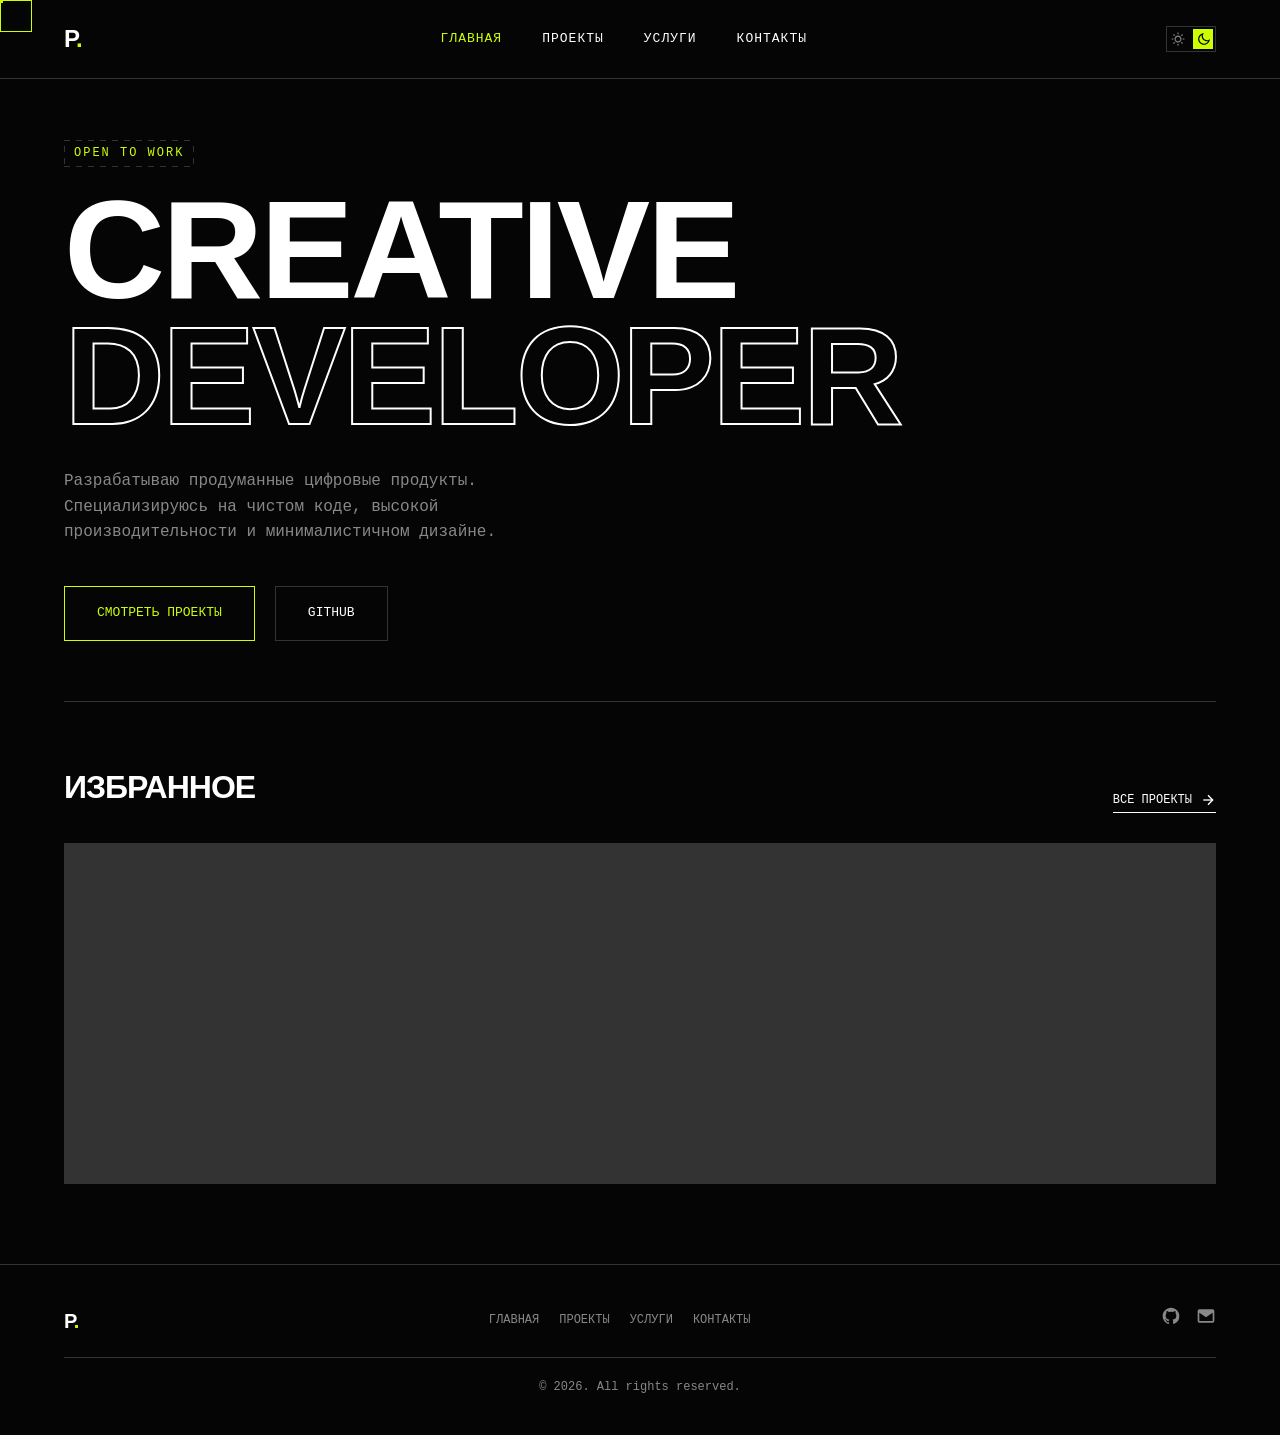
==== index.html @ aede8ab0 "fix: CORS for fonts, removed inline styles, favicon stub" ====
<!DOCTYPE html>
<html lang="ru" data-theme="dark">
<head>
    <meta charset="UTF-8">
    <meta name="viewport" content="width=device-width, initial-scale=1.0">
    <title>Portfolio — Developer</title>
    <link rel="icon" href="data:image/svg+xml,<svg xmlns=%22http://www.w3.org/2000/svg%22 viewBox=%220 0 100 100%22><text y=%22.9em%22 font-size=%2290%22 fill=%22%23ccff00%22>⬡</text></svg>">
    <meta http-equiv="Content-Security-Policy" content="default-src 'self'; script-src 'self'; style-src 'self' https://fonts.googleapis.com; font-src 'self' https://fonts.gstatic.com; img-src 'self' data:; connect-src 'self' https://formcarry.com; object-src 'none'; base-uri 'self'; form-action 'self' https://formcarry.com;">
    <meta name="referrer" content="strict-origin-when-cross-origin">
    <link rel="preconnect" href="https://fonts.googleapis.com">
    <link rel="preconnect" href="https://fonts.gstatic.com" crossorigin>
    <link href="https://fonts.googleapis.com/css2?family=IBM+Plex+Mono:wght@400;500&family=Space+Grotesk:wght@400;500;700&display=swap" rel="stylesheet" crossorigin="anonymous">
    <link rel="stylesheet" href="styles.css">
    <script src="theme-init.js"></script>
</head>
<body>
    <header>
        <a href="index.html" class="logo">P<span>.</span></a>
        <nav class="desktop-nav">
            <a href="index.html" class="active">Главная</a>
            <a href="projects.html">Проекты</a>
            <a href="services.html">Услуги</a>
            <a href="contacts.html">Контакты</a>
        </nav>
        <div class="header-controls">
            <div class="theme-switch" id="themeToggle">
                <div class="theme-switch-ball"></div>
                <svg class="sun-icon" viewBox="0 0 24 24"><path d="M12 18C8.686 18 6 15.314 6 12C6 8.686 8.686 6 12 6C15.314 6 18 8.686 18 12C18 15.314 15.314 18 12 18ZM12 16C14.209 16 16 14.209 16 12C16 9.791 14.209 8 12 8C9.791 8 8 9.791 8 12C8 14.209 9.791 16 12 16ZM11 1H13V4H11V1ZM11 20H13V23H11V20ZM3.515 4.929L4.929 3.515L7.05 5.636L5.636 7.05L3.515 4.929ZM16.95 18.364L18.364 16.95L20.485 19.071L19.071 20.485L16.95 18.364ZM19.071 3.515L20.485 4.929L18.364 7.05L16.95 5.636L19.071 3.515ZM5.636 16.95L7.05 18.364L4.929 20.485L3.515 19.071L5.636 16.95ZM23 11V13H20V11H23ZM4 11V13H1V11H4Z"/></svg>
                <svg class="moon-icon" viewBox="0 0 24 24"><path d="M10 7C10 10.866 13.134 14 17 14C18.9584 14 20.729 13.1957 21.9995 11.8995C22 11.933 22 11.9665 22 12C22 17.5228 17.5228 22 12 22C6.47715 22 2 17.5228 2 12C2 6.47715 6.47715 2 12 2C12.0335 2 12.067 2 12.1005 2.00049C10.8043 3.27098 10 5.04157 10 7ZM4 12C4 16.4183 7.58172 20 12 20C15.0583 20 17.7158 18.2839 19.062 15.7621C18.3941 15.9199 17.7027 16 17 16C12.0294 16 8 11.9706 8 7C8 6.29727 8.08009 5.60587 8.2379 4.93798C5.71611 6.28423 4 8.94168 4 12Z"/></svg>
            </div>
            <button class="mobile-menu-btn" id="mobileMenuBtn" aria-label="Menu">
                <svg viewBox="0 0 24 24" fill="none" stroke="currentColor" stroke-width="2"><line x1="3" y1="12" x2="21" y2="12"></line><line x1="3" y1="6" x2="21" y2="6"></line><line x1="3" y1="18" x2="21" y2="18"></line></svg>
            </button>
        </div>
    </header>
    <div class="mobile-nav" id="mobileNav">
        <a href="index.html" class="active">Главная</a>
        <a href="projects.html">Проекты</a>
        <a href="services.html">Услуги</a>
        <a href="contacts.html">Контакты</a>
    </div>
    <div class="page-wrapper">
        <div class="container">
            <section class="hero">
                <div class="badge animated-dashed">Open to work</div>
                <h1>CREATIVE<br><span>DEVELOPER</span></h1>
                <p>Разрабатываю продуманные цифровые продукты. Специализируюсь на чистом коде, высокой производительности и минималистичном дизайне.</p>
                <div class="hero-buttons">
                    <a href="projects.html" class="btn btn-primary">Смотреть проекты</a>
                    <a href="https://github.com/dyrty11" target="_blank" rel="noopener noreferrer" class="btn">GitHub</a>
                </div>
            </section>
            <section id="projects">
                <div class="section-header">
                    <h2 class="section-title">Избранное</h2>
                    <a href="projects.html" class="view-all">Все проекты <svg width="16" height="16" viewBox="0 0 24 24" fill="none" stroke="currentColor" stroke-width="2"><line x1="5" y1="12" x2="19" y2="12"></line><polyline points="12 5 19 12 12 19"></polyline></svg></a>
                </div>
                <div class="projects-grid">
                    <div class="project-card animated-dashed">
                        <div class="project-icon"><svg viewBox="0 0 24 24" fill="none" stroke="currentColor" stroke-width="1.5"><rect x="3" y="3" width="18" height="18" rx="2" ry="2"></rect><line x1="3" y1="9" x2="21" y2="9"></line><line x1="9" y1="21" x2="9" y2="9"></line></svg></div>
                        <h3>VoidForge</h3>
                        <p>Интерактивный генератор одностраничных сайтов для аудио-презентаций.</p>
                        <div class="project-tags">
                            <span class="tag"><svg viewBox="0 0 24 24" fill="none" stroke="currentColor" stroke-width="2"><polyline points="16 18 22 12 16 6"></polyline><polyline points="8 6 2 12 8 18"></polyline></svg> JS</span>
                            <span class="tag"><svg viewBox="0 0 24 24" fill="none" stroke="currentColor" stroke-width="2"><path d="M12 19l7-7 3 3-7 7-3-3z"></path><path d="M18 13l-1.5-7.5L2 2l3.5 14.5L13 18l5-5z"></path></svg> CSS</span>
                        </div>
                        <a href="voidforge.html" target="_blank" rel="noopener noreferrer" class="action-btn">
                            <span>Открыть</span>
                            <svg viewBox="0 0 24 24" fill="none" stroke="currentColor" stroke-width="2"><path d="M18 13v6a2 2 0 0 1-2 2H5a2 2 0 0 1-2-2V8a2 2 0 0 1 2-2h6"></path><polyline points="15 3 21 3 21 9"></polyline><line x1="10" y1="14" x2="21" y2="3"></line></svg>
                        </a>
                    </div>
                    <div class="project-card animated-dashed">
                        <div class="project-icon"><svg viewBox="0 0 24 24" fill="none" stroke="currentColor" stroke-width="1.5"><path d="M14 2H6a2 2 0 0 0-2 2v16a2 2 0 0 0 2 2h12a2 2 0 0 0 2-2V8z"></path><polyline points="14 2 14 8 20 8"></polyline><line x1="12" y1="18" x2="12" y2="12"></line><polyline points="9 15 12 12 15 15"></polyline></svg></div>
                        <h3>FilePilot</h3>
                        <p>Десктопное приложение для Windows. Поиск по содержимому, дубликаты, автосортировка.</p>
                        <div class="project-tags">
                            <span class="tag"><svg viewBox="0 0 24 24" fill="none" stroke="currentColor" stroke-width="2"><polyline points="16 18 22 12 16 6"></polyline><polyline points="8 6 2 12 8 18"></polyline></svg> Python</span>
                            <span class="tag"><svg viewBox="0 0 24 24" fill="none" stroke="currentColor" stroke-width="2"><path d="M12 22s8-4 8-10V5l-8-3-8 3v7c0 6 8 10 8 10z"></path></svg> EXE</span>
                        </div>
                        <a href="https://pomf2.lain.la/f/ff7rdfxg.7z" target="_blank" rel="noopener noreferrer" class="action-btn">
                            <span>Скачать (Windows)</span>
                            <svg viewBox="0 0 24 24" fill="none" stroke="currentColor" stroke-width="2"><path d="M21 15v4a2 2 0 0 1-2 2H5a2 2 0 0 1-2-2v-4"></path><polyline points="7 10 12 15 17 10"></polyline><line x1="12" y1="15" x2="12" y2="3"></line></svg>
                        </a>
                    </div>
                    <div class="project-card animated-dashed">
                        <div class="project-icon"><svg viewBox="0 0 24 24" fill="none" stroke="currentColor" stroke-width="1.5"><path d="M14 2H6a2 2 0 0 0-2 2v16a2 2 0 0 0 2 2h12a2 2 0 0 0 2-2V8z"></path><polyline points="14 2 14 8 20 8"></polyline><path d="M10 12l-2 2 2 2"></path><path d="M14 12l2 2-2 2"></path></svg></div>
                        <h3>JSON Formatter</h3>
                        <p>Утилита для валидации, форматирования и минификации JSON-данных. Работает офлайн.</p>
                        <div class="project-tags">
                            <span class="tag"><svg viewBox="0 0 24 24" fill="none" stroke="currentColor" stroke-width="2"><polyline points="16 18 22 12 16 6"></polyline><polyline points="8 6 2 12 8 18"></polyline></svg> JS</span>
                            <span class="tag"><svg viewBox="0 0 24 24" fill="none" stroke="currentColor" stroke-width="2"><path d="M14.7 6.3a1 1 0 0 0 0 1.4l1.6 1.6a1 1 0 0 0 1.4 0l3.77-3.77a6 6 0 0 1-7.94 7.94l-6.91 6.91a2.12 2.12 0 0 1-3-3l6.91-6.91a6 6 0 0 1 7.94-7.94l-3.76 3.76z"></path></svg> Tools</span>
                        </div>
                        <a href="json-formatter.html" target="_blank" rel="noopener noreferrer" class="action-btn">
                            <span>Открыть утилиту</span>
                            <svg viewBox="0 0 24 24" fill="none" stroke="currentColor" stroke-width="2"><path d="M18 13v6a2 2 0 0 1-2 2H5a2 2 0 0 1-2-2V8a2 2 0 0 1 2-2h6"></path><polyline points="15 3 21 3 21 9"></polyline><line x1="10" y1="14" x2="21" y2="3"></line></svg>
                        </a>
                    </div>
                </div>
            </section>
        </div>
        <footer>
            <div class="footer-content">
                <a href="index.html" class="logo footer-logo">P<span>.</span></a>
                <div class="footer-links">
                    <a href="index.html">Главная</a>
                    <a href="projects.html">Проекты</a>
                    <a href="services.html">Услуги</a>
                    <a href="contacts.html">Контакты</a>
                </div>
                <div class="footer-socials">
                    <a href="https://github.com/dyrty11" target="_blank" rel="noopener noreferrer" aria-label="GitHub"><svg viewBox="0 0 24 24" fill="currentColor"><path d="M12 2C6.477 2 2 6.484 2 12.017c0 4.425 2.865 8.18 6.839 9.504.5.092.682-.217.682-.483 0-.237-.008-.868-.013-1.703-2.782.605-3.369-1.343-3.369-1.343-.454-1.158-1.11-1.466-1.11-1.466-.908-.62.069-.608.069-.608 1.003.07 1.531 1.032 1.531 1.032.892 1.53 2.341 1.088 2.91.832.092-.647.35-1.088.636-1.338-2.22-.253-4.555-1.113-4.555-4.951 0-1.093.39-1.988 1.029-2.688-.103-.253-.446-1.272.098-2.65 0 0 .84-.27 2.75 1.026A9.564 9.564 0 0112 6.844c.85.004 1.705.115 2.504.337 1.909-1.296 2.747-1.027 2.747-1.027.546 1.379.202 2.398.1 2.651.64.7 1.028 1.595 1.028 2.688 0 3.848-2.339 4.695-4.566 4.943.359.309.678.92.678 1.855 0 1.338-.012 2.419-.012 2.747 0 .268.18.58.688.482A10.019 10.019 0 0022 12.017C22 6.484 17.522 2 12 2z"/></svg></a>
                    <a href="mailto:d81816320@gmail.com" aria-label="Email"><svg viewBox="0 0 24 24" fill="currentColor"><path d="M20 4H4a2 2 0 0 0-2 2v12a2 2 0 0 0 2 2h16a2 2 0 0 0 2-2V6a2 2 0 0 0-2-2zm0 4.236V18H4V8.236l8 5.333 8-5.333z"/></svg></a>
                </div>
            </div>
            <div class="footer-bottom">&copy; 2026. All rights reserved.</div>
        </footer>
    </div>
    <script src="script.js"></script>
</body>
</html>
---- styles.css ----
:root {
    --bg-color: #050505;
    --text-main: #ffffff;
    --text-muted: #888888;
    --accent: #ccff00;
    --border: #333333;
    --card-bg: #0a0a0a;
    
    --font-display: 'Space Grotesk', sans-serif;
    --font-mono: 'IBM Plex Mono', monospace;
}

[data-theme="light"] {
    --bg-color: #f4f4f4;
    --text-main: #050505;
    --text-muted: #555555;
    --accent: #ccff00;
    --border: #d4d4d4;
    --card-bg: #ffffff;
}

* { margin: 0; padding: 0; box-sizing: border-box; border-radius: 0 !important; }

html { background-color: var(--bg-color); overflow-x: hidden; scroll-behavior: smooth; }
body { 
    font-family: var(--font-mono); 
    background-color: var(--bg-color); 
    color: var(--text-main); 
    line-height: 1.6; 
    overflow-x: hidden; 
    display: flex; 
    flex-direction: column; 
    min-height: 100vh; 
    -webkit-font-smoothing: antialiased;
}

body.menu-open { overflow: hidden; }

.page-wrapper { flex: 1; display: flex; flex-direction: column; animation: fadeIn 0.4s ease forwards; }
@keyframes fadeIn { from { opacity: 0; } to { opacity: 1; } }
body.page-exit .page-wrapper { opacity: 0; transition: opacity 0.2s ease; }

/* =========================================
   АНИМАЦИЯ РАМКИ ПО ЧАСОВОЙ СТРЕЛКЕ
   ========================================= */
.animated-dashed { position: relative; border: none !important; }
.animated-dashed::after {
    content: ''; position: absolute; inset: 0; pointer-events: none;
    background-image:
        linear-gradient(90deg, var(--border) 50%, transparent 50%),
        linear-gradient(90deg, var(--border) 50%, transparent 50%),
        linear-gradient(0deg,  var(--border) 50%, transparent 50%),
        linear-gradient(0deg,  var(--border) 50%, transparent 50%);
    background-repeat: repeat-x, repeat-x, repeat-y, repeat-y;
    background-size: 12px 1px, 12px 1px, 1px 12px, 1px 12px;
    background-position: 0 0, 0 100%, 0 0, 100% 0;
    animation: borderMarch 0.8s linear infinite;
}
.animated-dashed:hover::after {
    background-image:
        linear-gradient(90deg, var(--accent) 50%, transparent 50%),
        linear-gradient(90deg, var(--accent) 50%, transparent 50%),
        linear-gradient(0deg,  var(--accent) 50%, transparent 50%),
        linear-gradient(0deg,  var(--accent) 50%, transparent 50%);
}
@keyframes borderMarch {
    from { background-position: 0 0,      0 100%,    0 0,      100% 0; }
    to   { background-position: 12px 0,  -12px 100%, 0 -12px,  100% 12px; }
}

/* =========================================
   ШАПКА
   ========================================= */
header {
    position: fixed; top: 0; left: 0; width: 100%;
    display: flex; justify-content: space-between; align-items: center;
    padding: 20px 5%; background: var(--bg-color); border-bottom: 1px solid var(--border);
    z-index: 1002;
}
.logo { font-family: var(--font-display); font-size: 24px; font-weight: 700; text-decoration: none; color: var(--text-main); letter-spacing: -1px; }
.logo span { color: var(--accent); }
.footer-logo { font-size: 20px; }
nav.desktop-nav { display: flex; gap: 40px; }
nav.desktop-nav a { 
    font-size: 13px; font-weight: 500; color: var(--text-main); text-decoration: none; 
    text-transform: uppercase; letter-spacing: 1px; transition: color 0.2s; position: relative;
}
nav.desktop-nav a:hover, nav.desktop-nav a.active { color: var(--accent); }

.theme-switch {
    width: 50px; height: 26px; background: var(--bg-color); border: 1px solid var(--border);
    cursor: pointer; display: flex; align-items: center; position: relative; padding: 2px;
}
.theme-switch svg { width: 14px; height: 14px; fill: var(--text-muted); transition: all 0.3s; }
.theme-switch .sun-icon { position: absolute; left: 4px; }
.theme-switch .moon-icon { position: absolute; right: 4px; }
.theme-switch-ball { 
    width: 20px; height: 20px; background: var(--accent); 
    transition: transform 0.3s cubic-bezier(0.175, 0.885, 0.32, 1.275); 
}
[data-theme="dark"] .theme-switch-ball { transform: translateX(24px); }
[data-theme="light"] .theme-switch-ball { transform: translateX(0); }
[data-theme="dark"] .theme-switch .moon-icon { fill: #000; }
[data-theme="light"] .theme-switch .sun-icon { fill: #000; }

.header-controls { display: flex; align-items: center; gap: 20px; }
.mobile-menu-btn { display: none; background: none; border: none; color: var(--text-main); cursor: pointer; z-index: 1003; position: relative; }

/* =========================================
   БОКОВОЕ МЕНЮ
   ========================================= */
.menu-backdrop {
    position: fixed; inset: 0; background: rgba(0,0,0,0.7); z-index: 1000;
    opacity: 0; pointer-events: none; transition: opacity 0.3s;
}
.menu-backdrop.active { opacity: 1; pointer-events: auto; }

.mobile-nav {
    position: fixed; top: 0; right: 0; width: 80%; max-width: 300px; height: 100vh;
    background: var(--bg-color); border-left: 1px solid var(--border);
    display: flex; flex-direction: column; align-items: flex-start; justify-content: flex-start;
    gap: 30px; padding: 100px 40px 40px; z-index: 1001;
    transform: translateX(100%); transition: transform 0.3s cubic-bezier(0.175, 0.885, 0.32, 1.275);
    pointer-events: none;
}
.mobile-nav.active { transform: translateX(0); pointer-events: auto; }
.mobile-nav a { font-family: var(--font-display); font-size: 28px; font-weight: 700; color: var(--text-main); text-decoration: none; text-transform: uppercase; transition: color 0.2s; }
.mobile-nav a:hover, .mobile-nav a.active { color: var(--accent); }

/* =========================================
   ОСНОВНОЙ КОНТЕНТ
   ========================================= */
.container { max-width: 1400px; margin: 0 auto; padding: 140px 5% 80px; flex: 1; width: 100%; }

.hero { display: flex; flex-direction: column; justify-content: center; min-height: 60vh; border-bottom: 1px solid var(--border); padding-bottom: 60px; margin-bottom: 60px; }
.badge { font-size: 12px; color: var(--accent); border: 1px solid var(--accent); padding: 4px 10px; display: inline-block; margin-bottom: 20px; text-transform: uppercase; letter-spacing: 2px; align-self: flex-start; }
.hero h1 { font-family: var(--font-display); font-size: clamp(50px, 12vw, 140px); line-height: 0.9; font-weight: 700; text-transform: uppercase; letter-spacing: -3px; margin-bottom: 30px; }
.hero h1 span { color: transparent; -webkit-text-stroke: 2px var(--text-main); }
.hero p { font-size: 16px; color: var(--text-muted); max-width: 500px; margin-bottom: 40px; }
.hero-buttons { display: flex; gap: 20px; }

.btn { font-family: var(--font-mono); font-size: 13px; font-weight: 500; text-transform: uppercase; padding: 16px 32px; border: 1px solid var(--border); background: transparent; color: var(--text-main); cursor: pointer; text-decoration: none; display: inline-flex; align-items: center; justify-content: center; gap: 10px; transition: background 0.2s, color 0.2s, border-color 0.2s; position: relative; }
.btn:hover { background: var(--accent); color: #000; border-color: var(--accent); }
.btn-primary { border-color: var(--accent); color: var(--accent); }
.btn-primary:hover { background: var(--accent); color: #000; }

.section-header { display: flex; justify-content: space-between; align-items: flex-end; margin-bottom: 30px; }
.section-title { font-family: var(--font-display); font-size: 32px; font-weight: 700; text-transform: uppercase; letter-spacing: -1px; }
.view-all { font-size: 12px; color: var(--text-main); text-decoration: none; text-transform: uppercase; display: flex; align-items: center; gap: 8px; border-bottom: 1px solid var(--text-main); padding-bottom: 2px; }
.view-all:hover { color: var(--accent); border-color: var(--accent); }

.projects-grid { display: grid; grid-template-columns: repeat(auto-fill, minmax(300px, 1fr)); gap: 1px; background: var(--border); border: 1px solid var(--border); }
.project-card { background: var(--card-bg); padding: 30px; display: flex; flex-direction: column; transition: background 0.3s; }
.project-card:hover { background: var(--bg-color); }
.project-icon { margin-bottom: 20px; color: var(--accent); }
.project-icon svg { width: 32px; height: 32px; }
.custom-project-icon { width: 32px; height: 32px; object-fit: contain; display: block; }
.project-card h3 { font-family: var(--font-display); font-size: 20px; font-weight: 700; margin-bottom: 10px; }
.project-card p { font-size: 13px; color: var(--text-muted); margin-bottom: 20px; flex-grow: 1; }
.project-tags { display: flex; flex-wrap: wrap; gap: 8px; margin-bottom: 20px; }
.tag { font-size: 11px; padding: 4px 8px; border: 1px solid var(--border); background: var(--bg-color); display: inline-flex; align-items: center; gap: 6px; text-transform: uppercase; }
.tag svg { width: 12px; height: 12px; }

.action-btn { display: flex; align-items: center; justify-content: space-between; width: 100%; padding: 12px 0; border-top: 1px solid var(--border); font-size: 12px; text-transform: uppercase; text-decoration: none; color: var(--text-main); margin-top: auto; transition: color 0.2s; }
.action-btn:hover { color: var(--accent); }
.action-btn svg { width: 20px !important; height: 20px !important; max-width: 20px !important; max-height: 20px !important; flex-shrink: 0; }

.page-header { margin-bottom: 40px; border-bottom: 1px solid var(--border); padding-bottom: 20px; }
.page-header h1 { font-family: var(--font-display); font-size: 48px; text-transform: uppercase; letter-spacing: -2px; }
.page-header p { font-size: 14px; color: var(--text-muted); margin-top: 10px; }

.controls-container { display: flex; flex-direction: column; gap: 20px; margin-bottom: 30px; }
.search-box { position: relative; width: 100%; max-width: 400px; }
.search-box input { width: 100%; padding: 12px 12px 12px 40px; border: 1px solid var(--border); background: transparent; color: var(--text-main); font-family: var(--font-mono); font-size: 14px; }
.search-box input:focus { outline: none; border-color: var(--accent); }
.search-box svg { position: absolute; left: 12px; top: 50%; transform: translateY(-50%); width: 16px; height: 16px; color: var(--text-muted); }

.tag-filters { display: flex; flex-wrap: wrap; gap: 10px; }
.tag-filter-btn { background: transparent; border: 1px solid var(--border); color: var(--text-main); padding: 6px 12px; font-family: var(--font-mono); font-size: 12px; text-transform: uppercase; cursor: pointer; display: inline-flex; align-items: center; gap: 6px; transition: all 0.2s; }
.tag-filter-btn:hover, .tag-filter-btn.active { border-color: var(--accent); color: var(--accent); }
.tag-filter-btn svg { width: 12px; height: 12px; }

.tabs { display: flex; gap: 10px; margin-bottom: 30px; }
.tab-btn { background: transparent; border: 1px solid var(--border); color: var(--text-main); padding: 8px 16px; font-family: var(--font-mono); font-size: 13px; cursor: pointer; text-transform: uppercase; }
.tab-btn:hover, .tab-btn.active { background: var(--accent); color: #000; border-color: var(--accent); }

.services-wrapper { position: relative; }
.services-grid { display: grid; grid-template-columns: repeat(auto-fit, minmax(300px, 1fr)); gap: 1px; background: var(--border); border: 1px solid var(--border); }
.service-card { background: var(--card-bg); padding: 40px 30px; }
.service-icon { color: var(--accent); margin-bottom: 20px; }
.service-icon svg { width: 40px; height: 40px; }
.service-card h3 { font-family: var(--font-display); font-size: 24px; margin-bottom: 15px; }
.service-card p { font-size: 14px; color: var(--text-muted); margin-bottom: 20px; }
.service-list { list-style: none; }
.service-list li { font-size: 13px; padding: 8px 0; border-bottom: 1px solid var(--border); display: flex; align-items: center; gap: 10px; }
.service-list li::before { content: '→'; color: var(--accent); }

.services-wrapper .services-grid { filter: blur(4px); opacity: 0.1; pointer-events: none; }
.services-overlay { position: absolute; inset: 0; display: flex; flex-direction: column; align-items: center; justify-content: center; z-index: 10; text-align: center; padding: 20px; }
.overlay-badge { font-family: var(--font-display); font-size: 60px; font-weight: 700; color: var(--accent); border: 2px solid var(--accent); padding: 10px 40px; text-transform: uppercase; letter-spacing: 4px; margin-bottom: 20px; background: var(--bg-color); }
.services-overlay p { font-size: 16px; max-width: 400px; font-weight: bold; }

.contact-grid { display: grid; grid-template-columns: 1fr; gap: 20px; margin-bottom: 40px; max-width: 500px; }
.contact-card { border: 1px solid var(--border); padding: 30px; text-decoration: none; color: var(--text-main); display: flex; flex-direction: column; align-items: flex-start; transition: border-color 0.3s; }
.contact-card:hover { border-color: var(--accent); }
.contact-icon { color: var(--accent); margin-bottom: 15px; }
.contact-icon svg { width: 24px; height: 24px; }
.contact-card h3 { font-family: var(--font-display); font-size: 18px; margin-bottom: 5px; }
.contact-card p { font-size: 13px; color: var(--text-muted); }

.contact-form { border: 1px solid var(--border); padding: 40px; max-width: 800px; }
.form-group { margin-bottom: 20px; }
.form-group label { display: block; font-size: 12px; text-transform: uppercase; margin-bottom: 8px; color: var(--text-muted); }
.form-group input, .form-group textarea { width: 100%; padding: 15px; border: 1px solid var(--border); background: var(--bg-color); color: var(--text-main); font-family: var(--font-mono); font-size: 14px; transition: border-color 0.3s; }
.form-group input:focus, .form-group textarea:focus { outline: none; border-color: var(--accent); }
.form-group textarea { resize: vertical; min-height: 120px; }

.file-disabled-notice { display: flex; align-items: center; gap: 10px; padding: 12px 15px; color: var(--text-muted); font-size: 12px; font-weight: 500; text-transform: uppercase; letter-spacing: 1px; background: rgba(255, 255, 255, 0.02); cursor: not-allowed; }
.file-disabled-notice svg { color: var(--accent); }
.file-hint { font-size: 11px; color: var(--text-muted); margin-top: 8px; text-transform: uppercase; letter-spacing: 0.5px; }

.submit-btn { width: 100%; padding: 16px; background: var(--accent); color: #000; border: none; font-family: var(--font-mono); font-size: 14px; font-weight: 600; text-transform: uppercase; cursor: pointer; transition: opacity 0.2s; }
.submit-btn:hover { opacity: 0.8; }

footer { border-top: 1px solid var(--border); padding: 40px 5%; display: flex; flex-direction: column; gap: 20px; }
.footer-content { max-width: 1400px; margin: 0 auto; width: 100%; display: flex; justify-content: space-between; align-items: center; flex-wrap: wrap; gap: 20px; }
.footer-links { display: flex; gap: 20px; }
.footer-links a { font-size: 12px; color: var(--text-muted); text-decoration: none; text-transform: uppercase; }
.footer-links a:hover { color: var(--accent); }
.footer-socials { display: flex; gap: 15px; }
.footer-socials a { color: var(--text-muted); transition: color 0.2s; }
.footer-socials a:hover { color: var(--accent); }
.footer-socials svg { width: 20px; height: 20px; }
.footer-bottom { text-align: center; font-size: 12px; color: var(--text-muted); padding-top: 20px; border-top: 1px solid var(--border); }

.preview-modal { position: fixed; inset: 0; background: rgba(0,0,0,0.9); z-index: 9999; display: flex; flex-direction: column; padding: 20px; }
.preview-modal-header { display: flex; justify-content: flex-end; margin-bottom: 20px; }
.preview-modal-close { background: var(--accent); color: #000; border: none; padding: 10px 20px; font-family: var(--font-mono); font-weight: bold; cursor: pointer; text-transform: uppercase; }
.preview-modal iframe { width: 100%; height: 100%; border: 1px solid var(--border); background: #fff; }

@media (max-width: 968px) {
    nav.desktop-nav { display: none; }
    .mobile-menu-btn { display: block; }
    .mobile-menu-btn svg { width: 30px; height: 30px; }
    .hero h1 { font-size: 60px; }
    .page-header h1 { font-size: 36px; }
}

/* =========================================
   ФИШКИ (Курсор, Параллакс, Анимации)
   ========================================= */
.custom-cursor {
    position: fixed; top: 0; left: 0; width: 32px; height: 32px;
    border: 1px solid var(--accent); pointer-events: none; z-index: 99999;
    transition: width 0.2s, height 0.2s, background-color 0.2s;
    transform: translate(-50%, -50%);
}
.custom-cursor.hover {
    width: 50px; height: 50px; background: var(--accent);
    opacity: 0.2; border-color: transparent;
}
.custom-cursor-dot {
    position: fixed; top: 0; left: 0; width: 6px; height: 6px;
    background: var(--accent); pointer-events: none; z-index: 100000;
    transform: translate(-50%, -50%);
}
body::before {
    transform: translate(var(--mouse-x, 0px), var(--mouse-y, 0px));
    transition: transform 0.1s ease-out; will-change: transform;
}

/* Безопасная анимация карточек (скрыты только когда JS активен) */
.project-card.reveal-init {
    opacity: 0;
    transform: translateY(30px);
}
.project-card.reveal-init.visible {
    opacity: 1;
    transform: translateY(0);
    transition: opacity 0.5s ease, transform 0.5s ease;
}
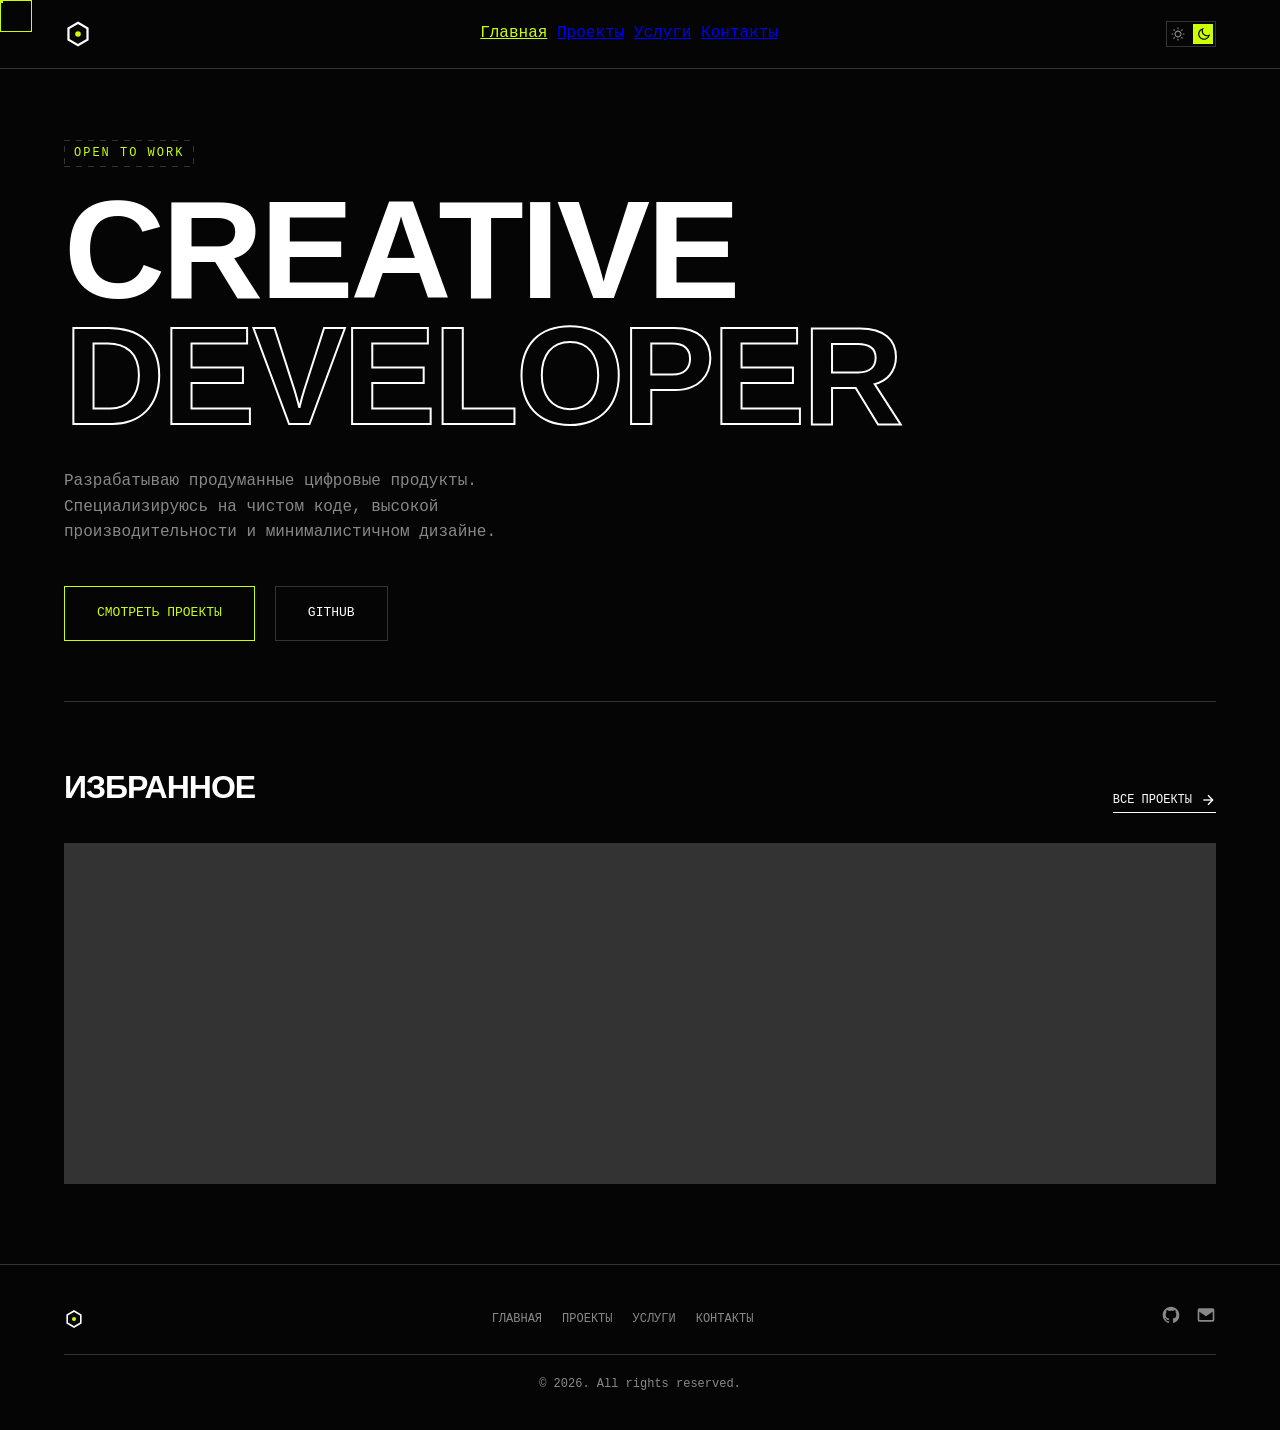
==== commit 56cf2a6e: "style: replace text logo with neon hexagon SVG everywhere" ====
--- a/index.html
+++ b/index.html
@@ -4,9 +4,10 @@
     <meta charset="UTF-8">
     <meta name="viewport" content="width=device-width, initial-scale=1.0">
     <title>Portfolio — Developer</title>
-    <link rel="icon" href="data:image/svg+xml,<svg xmlns=%22http://www.w3.org/2000/svg%22 viewBox=%220 0 100 100%22><text y=%22.9em%22 font-size=%2290%22 fill=%22%23ccff00%22>⬡</text></svg>">
-    <meta http-equiv="Content-Security-Policy" content="default-src 'self'; script-src 'self'; style-src 'self' https://fonts.googleapis.com; font-src 'self' https://fonts.gstatic.com; img-src 'self' data:; connect-src 'self' https://formcarry.com; object-src 'none'; base-uri 'self'; form-action 'self' https://formcarry.com;">
+    <link rel="icon" href="favicon.svg" type="image/svg+xml">
+    <meta http-equiv="Content-Security-Policy" content="default-src 'self'; script-src 'self'; style-src 'self' https://fonts.googleapis.com; font-src 'self' https://fonts.gstatic.com; img-src 'self' data:; connect-src 'self' https://formcarry.com; object-src 'none'; base-uri 'none'; form-action 'self' https://formcarry.com; frame-ancestors 'none';">
     <meta name="referrer" content="strict-origin-when-cross-origin">
+    <script src="frame-bust.js"></script>
     <link rel="preconnect" href="https://fonts.googleapis.com">
     <link rel="preconnect" href="https://fonts.gstatic.com" crossorigin>
     <link href="https://fonts.googleapis.com/css2?family=IBM+Plex+Mono:wght@400;500&family=Space+Grotesk:wght@400;500;700&display=swap" rel="stylesheet" crossorigin="anonymous">
@@ -15,7 +16,12 @@
 </head>
 <body>
     <header>
-        <a href="index.html" class="logo">P<span>.</span></a>
+        <a href="index.html" class="logo" aria-label="Home">
+    <svg width="28" height="28" viewBox="0 0 100 100" fill="none" xmlns="http://www.w3.org/2000/svg">
+        <polygon points="50,10 84,30 84,70 50,90 16,70 16,30" stroke="currentColor" stroke-width="8" stroke-linejoin="miter"/>
+        <circle cx="50" cy="50" r="10" fill="var(--accent)"/>
+    </svg>
+</a>
         <nav class="desktop-nav">
             <a href="index.html" class="active">Главная</a>
             <a href="projects.html">Проекты</a>
@@ -100,7 +106,12 @@
         </div>
         <footer>
             <div class="footer-content">
-                <a href="index.html" class="logo footer-logo">P<span>.</span></a>
+                <a href="index.html" class="logo footer-logo" aria-label="Home">
+    <svg viewBox="0 0 100 100" fill="none" xmlns="http://www.w3.org/2000/svg">
+        <polygon points="50,10 84,30 84,70 50,90 16,70 16,30" stroke="currentColor" stroke-width="8" stroke-linejoin="miter"/>
+        <circle cx="50" cy="50" r="10" fill="var(--accent)"/>
+    </svg>
+</a>
                 <div class="footer-links">
                     <a href="index.html">Главная</a>
                     <a href="projects.html">Проекты</a>
--- a/styles.css
+++ b/styles.css
@@ -77,14 +77,22 @@
     padding: 20px 5%; background: var(--bg-color); border-bottom: 1px solid var(--border);
     z-index: 1002;
 }
-.logo { font-family: var(--font-display); font-size: 24px; font-weight: 700; text-decoration: none; color: var(--text-main); letter-spacing: -1px; }
-.logo span { color: var(--accent); }
+.logo { 
+    font-family: var(--font-display); 
+    font-size: 24px; 
+    font-weight: 700; 
+    text-decoration: none; 
+    color: var(--text-main); 
+    letter-spacing: -1px; 
+    display: inline-flex; 
+    align-items: center; 
+    justify-content: center;
+    transition: opacity 0.2s;
+}
+.logo:hover { opacity: 0.8; }
+.logo svg { display: block; }
 .footer-logo { font-size: 20px; }
-nav.desktop-nav { display: flex; gap: 40px; }
-nav.desktop-nav a { 
-    font-size: 13px; font-weight: 500; color: var(--text-main); text-decoration: none; 
-    text-transform: uppercase; letter-spacing: 1px; transition: color 0.2s; position: relative;
-}
+.footer-logo svg { width: 20px; height: 20px; }
 nav.desktop-nav a:hover, nav.desktop-nav a.active { color: var(--accent); }
 
 .theme-switch {
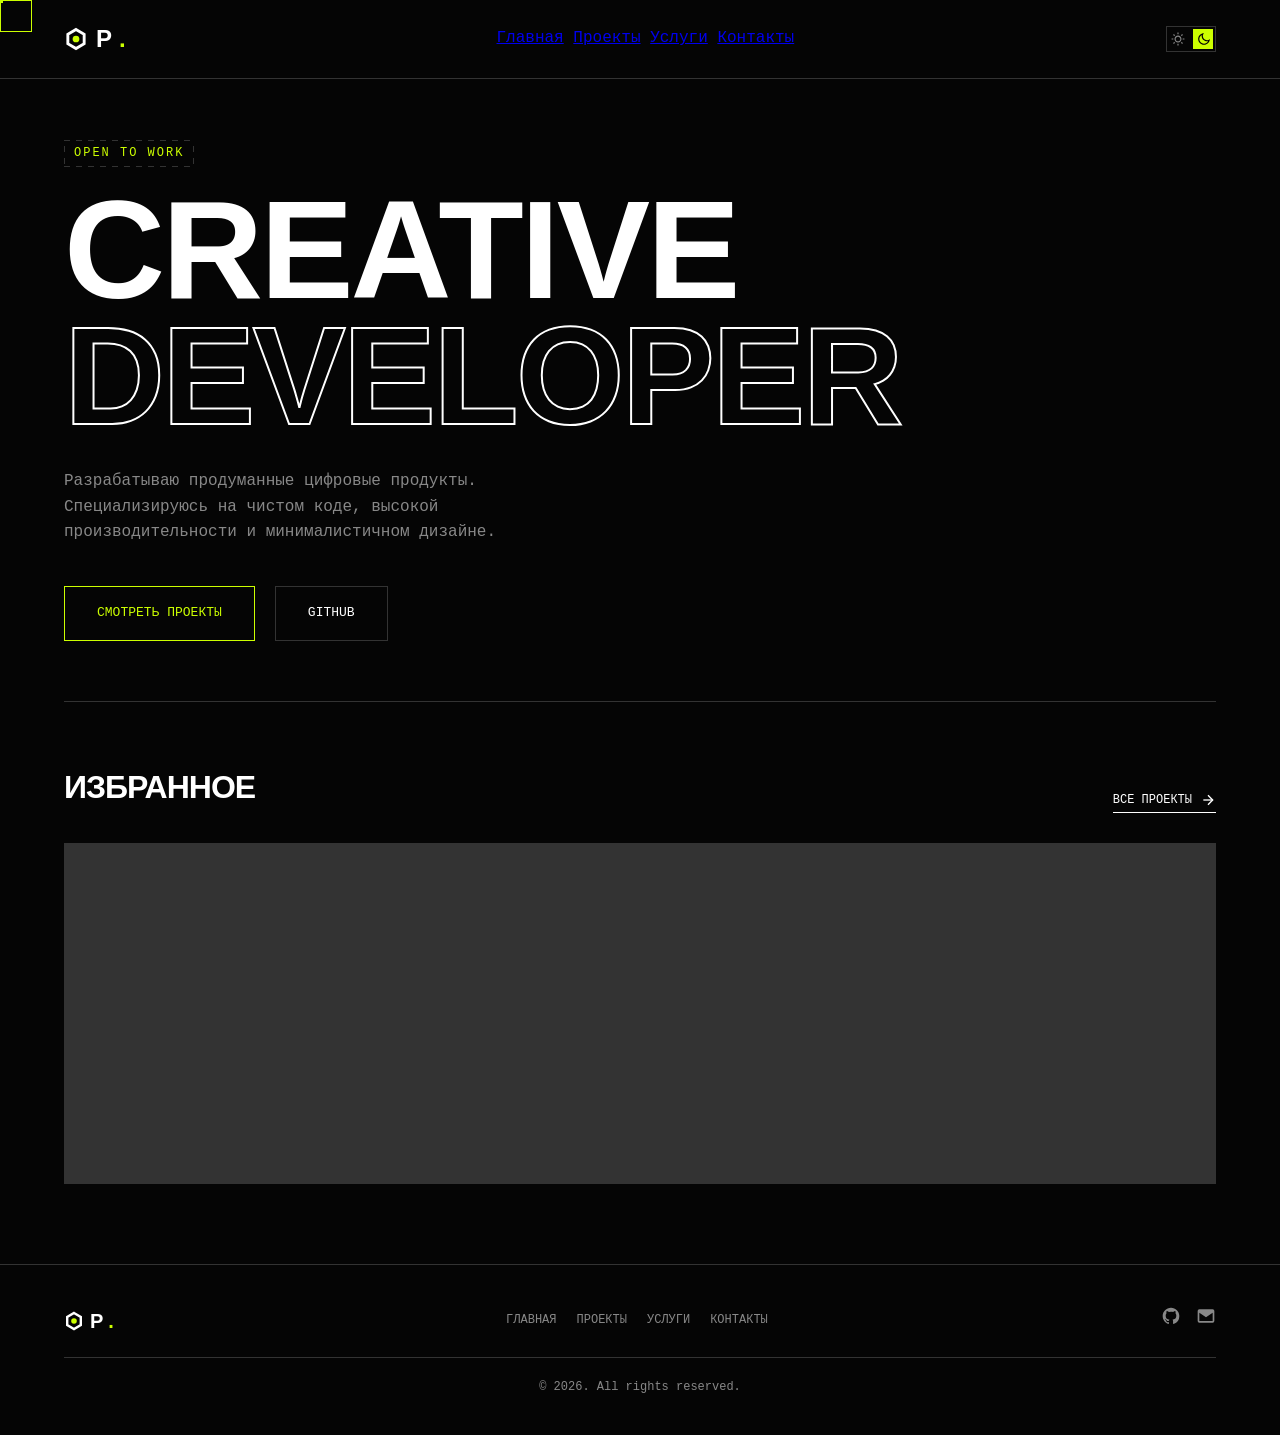
==== commit 2217f1eb: "fix(layout): restore logo text, align hexagon SVG in header and footer" ====
--- a/index.html
+++ b/index.html
@@ -17,11 +17,12 @@
 <body>
     <header>
         <a href="index.html" class="logo" aria-label="Home">
-    <svg width="28" height="28" viewBox="0 0 100 100" fill="none" xmlns="http://www.w3.org/2000/svg">
-        <polygon points="50,10 84,30 84,70 50,90 16,70 16,30" stroke="currentColor" stroke-width="8" stroke-linejoin="miter"/>
-        <circle cx="50" cy="50" r="10" fill="var(--accent)"/>
-    </svg>
-</a>
+            <svg width="24" height="24" viewBox="0 0 100 100" fill="none" xmlns="http://www.w3.org/2000/svg">
+                <polygon points="50,10 84,30 84,70 50,90 16,70 16,30" stroke="currentColor" stroke-width="12" stroke-linejoin="miter"/>
+                <circle cx="50" cy="50" r="14" fill="var(--accent)"/>
+            </svg>
+            P<span>.</span>
+        </a>
         <nav class="desktop-nav">
             <a href="index.html" class="active">Главная</a>
             <a href="projects.html">Проекты</a>
@@ -107,11 +108,12 @@
         <footer>
             <div class="footer-content">
                 <a href="index.html" class="logo footer-logo" aria-label="Home">
-    <svg viewBox="0 0 100 100" fill="none" xmlns="http://www.w3.org/2000/svg">
-        <polygon points="50,10 84,30 84,70 50,90 16,70 16,30" stroke="currentColor" stroke-width="8" stroke-linejoin="miter"/>
-        <circle cx="50" cy="50" r="10" fill="var(--accent)"/>
-    </svg>
-</a>
+                    <svg viewBox="0 0 100 100" fill="none" xmlns="http://www.w3.org/2000/svg">
+                        <polygon points="50,10 84,30 84,70 50,90 16,70 16,30" stroke="currentColor" stroke-width="12" stroke-linejoin="miter"/>
+                        <circle cx="50" cy="50" r="14" fill="var(--accent)"/>
+                    </svg>
+                    P<span>.</span>
+                </a>
                 <div class="footer-links">
                     <a href="index.html">Главная</a>
                     <a href="projects.html">Проекты</a>
--- a/styles.css
+++ b/styles.css
@@ -84,16 +84,16 @@
     text-decoration: none; 
     color: var(--text-main); 
     letter-spacing: -1px; 
-    display: inline-flex; 
+    display: flex; 
     align-items: center; 
-    justify-content: center;
+    gap: 8px;
     transition: opacity 0.2s;
 }
 .logo:hover { opacity: 0.8; }
-.logo svg { display: block; }
-.footer-logo { font-size: 20px; }
+.logo span { color: var(--accent); }
+.logo svg { display: block; flex-shrink: 0; }
+.footer-logo { font-size: 20px; gap: 6px; }
 .footer-logo svg { width: 20px; height: 20px; }
-nav.desktop-nav a:hover, nav.desktop-nav a.active { color: var(--accent); }
 
 .theme-switch {
     width: 50px; height: 26px; background: var(--bg-color); border: 1px solid var(--border);
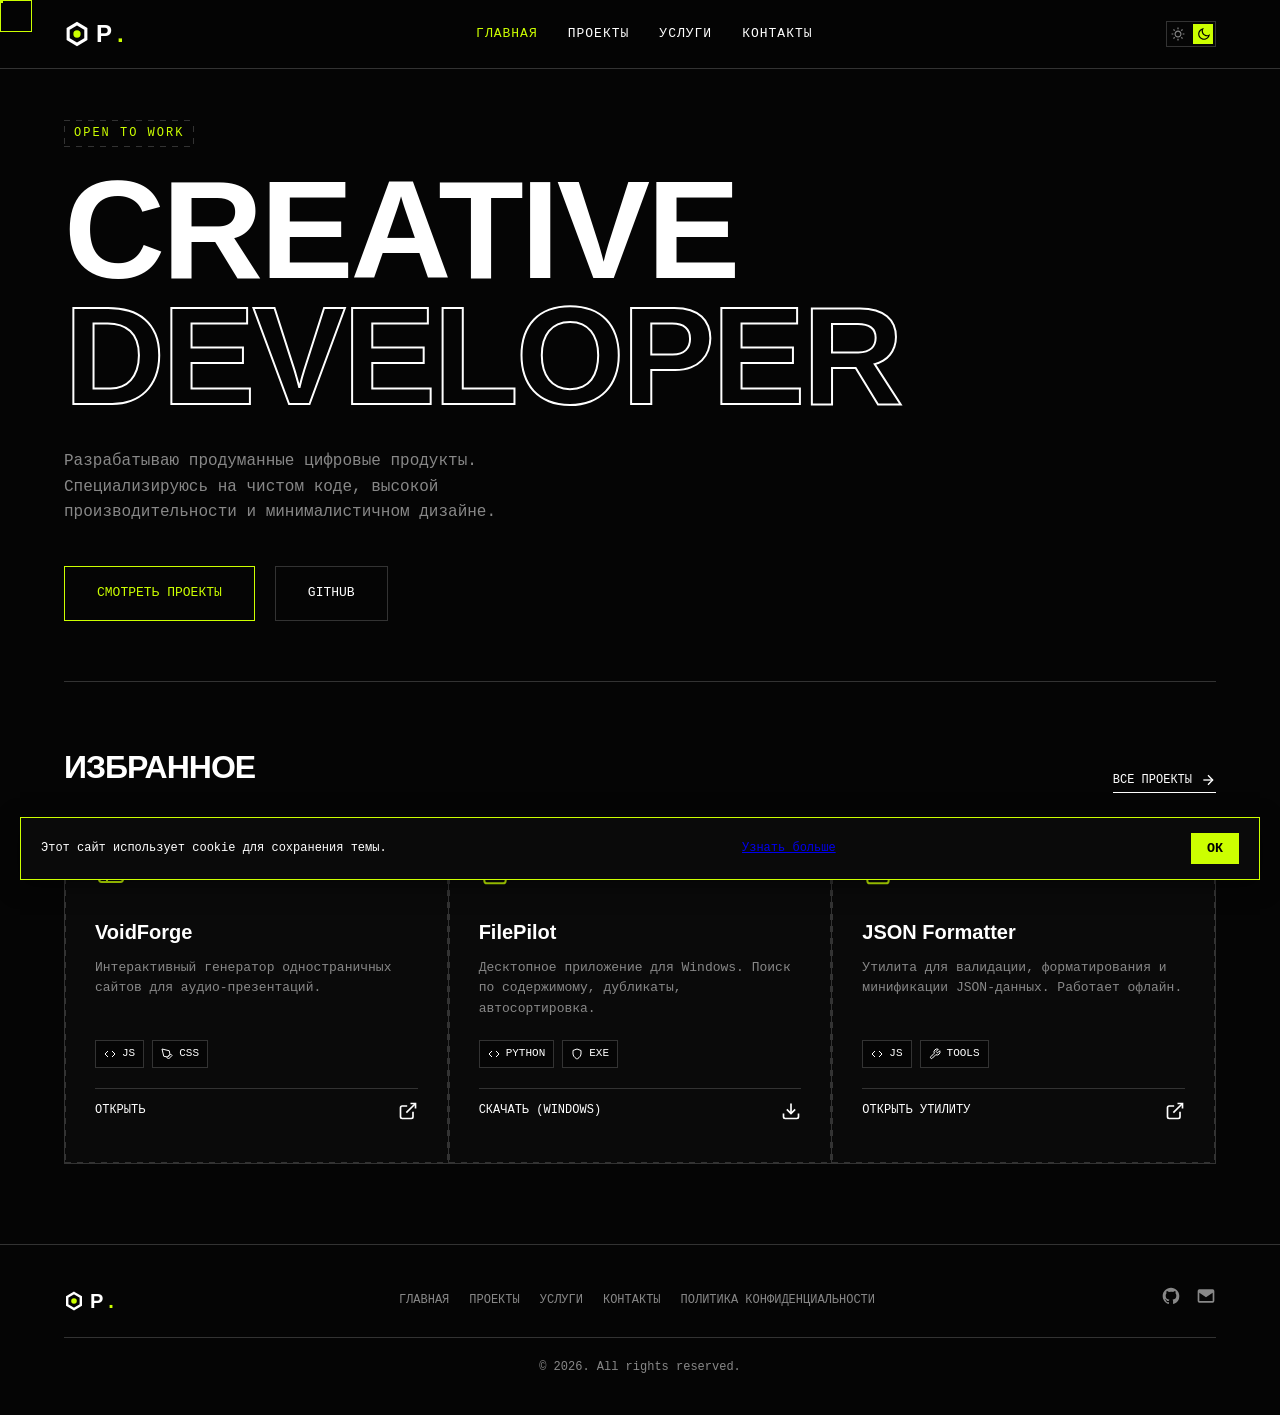
==== commit c9a5c25f: "feat: add privacy policy, cookie banner and footer links" ====
--- a/index.html
+++ b/index.html
@@ -119,6 +119,7 @@
                     <a href="projects.html">Проекты</a>
                     <a href="services.html">Услуги</a>
                     <a href="contacts.html">Контакты</a>
+                    <a href="privacy.html">Политика конфиденциальности</a>
                 </div>
                 <div class="footer-socials">
                     <a href="https://github.com/dyrty11" target="_blank" rel="noopener noreferrer" aria-label="GitHub"><svg viewBox="0 0 24 24" fill="currentColor"><path d="M12 2C6.477 2 2 6.484 2 12.017c0 4.425 2.865 8.18 6.839 9.504.5.092.682-.217.682-.483 0-.237-.008-.868-.013-1.703-2.782.605-3.369-1.343-3.369-1.343-.454-1.158-1.11-1.466-1.11-1.466-.908-.62.069-.608.069-.608 1.003.07 1.531 1.032 1.531 1.032.892 1.53 2.341 1.088 2.91.832.092-.647.35-1.088.636-1.338-2.22-.253-4.555-1.113-4.555-4.951 0-1.093.39-1.988 1.029-2.688-.103-.253-.446-1.272.098-2.65 0 0 .84-.27 2.75 1.026A9.564 9.564 0 0112 6.844c.85.004 1.705.115 2.504.337 1.909-1.296 2.747-1.027 2.747-1.027.546 1.379.202 2.398.1 2.651.64.7 1.028 1.595 1.028 2.688 0 3.848-2.339 4.695-4.566 4.943.359.309.678.92.678 1.855 0 1.338-.012 2.419-.012 2.747 0 .268.18.58.688.482A10.019 10.019 0 0022 12.017C22 6.484 17.522 2 12 2z"/></svg></a>
--- a/styles.css
+++ b/styles.css
@@ -34,14 +34,32 @@
     -webkit-font-smoothing: antialiased;
 }
 
+/* =========================================
+   ФОНОВАЯ СЕТКА (ТЕКСТУРА) + ПАРАЛЛАКС
+   ========================================= */
+body::before {
+    content: ''; position: fixed; inset: 0; z-index: -1; pointer-events: none;
+    background-image: 
+        linear-gradient(rgba(255,255,255,0.03) 1px, transparent 1px), 
+        linear-gradient(90deg, rgba(255,255,255,0.03) 1px, transparent 1px);
+    background-size: 40px 40px;
+    transform: translate(var(--mouse-x, 0px), var(--mouse-y, 0px));
+    transition: transform 0.1s ease-out;
+    will-change: transform;
+}
+[data-theme="light"] body::before {
+    background-image: 
+        linear-gradient(rgba(0,0,0,0.03) 1px, transparent 1px), 
+        linear-gradient(90deg, rgba(0,0,0,0.03) 1px, transparent 1px);
+}
+
 body.menu-open { overflow: hidden; }
-
 .page-wrapper { flex: 1; display: flex; flex-direction: column; animation: fadeIn 0.4s ease forwards; }
 @keyframes fadeIn { from { opacity: 0; } to { opacity: 1; } }
 body.page-exit .page-wrapper { opacity: 0; transition: opacity 0.2s ease; }
 
 /* =========================================
-   АНИМАЦИЯ РАМКИ ПО ЧАСОВОЙ СТРЕЛКЕ
+   АНИМАЦИЯ РАМКИ
    ========================================= */
 .animated-dashed { position: relative; border: none !important; }
 .animated-dashed::after {
@@ -69,14 +87,20 @@
 }
 
 /* =========================================
-   ШАПКА
+   ШАПКА (GLASSMORPHISM + ИСПРАВЛЕННЫЙ ЛОГОТИП)
    ========================================= */
 header {
     position: fixed; top: 0; left: 0; width: 100%;
     display: flex; justify-content: space-between; align-items: center;
-    padding: 20px 5%; background: var(--bg-color); border-bottom: 1px solid var(--border);
+    padding: 15px 5%; /* Уменьшили отступ, чтобы шапка была аккуратнее */
+    background: rgba(5, 5, 5, 0.85); /* Полупрозрачный фон */
+    backdrop-filter: blur(12px); /* Размытие фона (эффект стекла) */
+    -webkit-backdrop-filter: blur(12px);
+    border-bottom: 1px solid var(--border);
     z-index: 1002;
 }
+[data-theme="light"] header { background: rgba(244, 244, 244, 0.85); }
+
 .logo { 
     font-family: var(--font-display); 
     font-size: 24px; 
@@ -86,14 +110,28 @@
     letter-spacing: -1px; 
     display: flex; 
     align-items: center; 
-    gap: 8px;
+    gap: 6px; /* Минимальный отступ между иконкой и текстом */
     transition: opacity 0.2s;
 }
 .logo:hover { opacity: 0.8; }
 .logo span { color: var(--accent); }
-.logo svg { display: block; flex-shrink: 0; }
+.logo svg { display: block; flex-shrink: 0; width: 26px; height: 26px; }
+
 .footer-logo { font-size: 20px; gap: 6px; }
 .footer-logo svg { width: 20px; height: 20px; }
+
+nav.desktop-nav { display: flex; gap: 30px; }
+nav.desktop-nav a { 
+    font-size: 13px; 
+    font-weight: 500; 
+    color: var(--text-main); 
+    text-decoration: none; 
+    text-transform: uppercase; 
+    letter-spacing: 1px; 
+    transition: color 0.2s; 
+    position: relative;
+}
+nav.desktop-nav a:hover, nav.desktop-nav a.active { color: var(--accent); }
 
 .theme-switch {
     width: 50px; height: 26px; background: var(--bg-color); border: 1px solid var(--border);
@@ -138,16 +176,16 @@
 /* =========================================
    ОСНОВНОЙ КОНТЕНТ
    ========================================= */
-.container { max-width: 1400px; margin: 0 auto; padding: 140px 5% 80px; flex: 1; width: 100%; }
+.container { max-width: 1400px; margin: 0 auto; padding: 120px 5% 80px; flex: 1; width: 100%; }
 
 .hero { display: flex; flex-direction: column; justify-content: center; min-height: 60vh; border-bottom: 1px solid var(--border); padding-bottom: 60px; margin-bottom: 60px; }
-.badge { font-size: 12px; color: var(--accent); border: 1px solid var(--accent); padding: 4px 10px; display: inline-block; margin-bottom: 20px; text-transform: uppercase; letter-spacing: 2px; align-self: flex-start; }
+.badge { font-size: 12px; color: var(--accent); border: 1px solid var(--accent); padding: 4px 10px; display: inline-block; margin-bottom: 20px; text-transform: uppercase; letter-spacing: 2px; align-self: flex-start; background: var(--bg-color); }
 .hero h1 { font-family: var(--font-display); font-size: clamp(50px, 12vw, 140px); line-height: 0.9; font-weight: 700; text-transform: uppercase; letter-spacing: -3px; margin-bottom: 30px; }
 .hero h1 span { color: transparent; -webkit-text-stroke: 2px var(--text-main); }
 .hero p { font-size: 16px; color: var(--text-muted); max-width: 500px; margin-bottom: 40px; }
 .hero-buttons { display: flex; gap: 20px; }
 
-.btn { font-family: var(--font-mono); font-size: 13px; font-weight: 500; text-transform: uppercase; padding: 16px 32px; border: 1px solid var(--border); background: transparent; color: var(--text-main); cursor: pointer; text-decoration: none; display: inline-flex; align-items: center; justify-content: center; gap: 10px; transition: background 0.2s, color 0.2s, border-color 0.2s; position: relative; }
+.btn { font-family: var(--font-mono); font-size: 13px; font-weight: 500; text-transform: uppercase; padding: 16px 32px; border: 1px solid var(--border); background: var(--bg-color); color: var(--text-main); cursor: pointer; text-decoration: none; display: inline-flex; align-items: center; justify-content: center; gap: 10px; transition: background 0.2s, color 0.2s, border-color 0.2s; position: relative; }
 .btn:hover { background: var(--accent); color: #000; border-color: var(--accent); }
 .btn-primary { border-color: var(--accent); color: var(--accent); }
 .btn-primary:hover { background: var(--accent); color: #000; }
@@ -158,7 +196,7 @@
 .view-all:hover { color: var(--accent); border-color: var(--accent); }
 
 .projects-grid { display: grid; grid-template-columns: repeat(auto-fill, minmax(300px, 1fr)); gap: 1px; background: var(--border); border: 1px solid var(--border); }
-.project-card { background: var(--card-bg); padding: 30px; display: flex; flex-direction: column; transition: background 0.3s; }
+.project-card { background: var(--card-bg); padding: 30px; display: flex; flex-direction: column; transition: background 0.3s, opacity 0.5s ease, transform 0.5s ease; }
 .project-card:hover { background: var(--bg-color); }
 .project-icon { margin-bottom: 20px; color: var(--accent); }
 .project-icon svg { width: 32px; height: 32px; }
@@ -179,7 +217,7 @@
 
 .controls-container { display: flex; flex-direction: column; gap: 20px; margin-bottom: 30px; }
 .search-box { position: relative; width: 100%; max-width: 400px; }
-.search-box input { width: 100%; padding: 12px 12px 12px 40px; border: 1px solid var(--border); background: transparent; color: var(--text-main); font-family: var(--font-mono); font-size: 14px; }
+.search-box input { width: 100%; padding: 12px 12px 12px 40px; border: 1px solid var(--border); background: var(--bg-color); color: var(--text-main); font-family: var(--font-mono); font-size: 14px; }
 .search-box input:focus { outline: none; border-color: var(--accent); }
 .search-box svg { position: absolute; left: 12px; top: 50%; transform: translateY(-50%); width: 16px; height: 16px; color: var(--text-muted); }
 
@@ -209,17 +247,17 @@
 .services-overlay p { font-size: 16px; max-width: 400px; font-weight: bold; }
 
 .contact-grid { display: grid; grid-template-columns: 1fr; gap: 20px; margin-bottom: 40px; max-width: 500px; }
-.contact-card { border: 1px solid var(--border); padding: 30px; text-decoration: none; color: var(--text-main); display: flex; flex-direction: column; align-items: flex-start; transition: border-color 0.3s; }
+.contact-card { border: 1px solid var(--border); padding: 30px; text-decoration: none; color: var(--text-main); display: flex; flex-direction: column; align-items: flex-start; transition: border-color 0.3s; background: var(--bg-color); }
 .contact-card:hover { border-color: var(--accent); }
 .contact-icon { color: var(--accent); margin-bottom: 15px; }
 .contact-icon svg { width: 24px; height: 24px; }
 .contact-card h3 { font-family: var(--font-display); font-size: 18px; margin-bottom: 5px; }
 .contact-card p { font-size: 13px; color: var(--text-muted); }
 
-.contact-form { border: 1px solid var(--border); padding: 40px; max-width: 800px; }
+.contact-form { border: 1px solid var(--border); padding: 40px; max-width: 800px; background: var(--bg-color); }
 .form-group { margin-bottom: 20px; }
 .form-group label { display: block; font-size: 12px; text-transform: uppercase; margin-bottom: 8px; color: var(--text-muted); }
-.form-group input, .form-group textarea { width: 100%; padding: 15px; border: 1px solid var(--border); background: var(--bg-color); color: var(--text-main); font-family: var(--font-mono); font-size: 14px; transition: border-color 0.3s; }
+.form-group input, .form-group textarea { width: 100%; padding: 15px; border: 1px solid var(--border); background: var(--card-bg); color: var(--text-main); font-family: var(--font-mono); font-size: 14px; transition: border-color 0.3s; }
 .form-group input:focus, .form-group textarea:focus { outline: none; border-color: var(--accent); }
 .form-group textarea { resize: vertical; min-height: 120px; }
 
@@ -230,7 +268,7 @@
 .submit-btn { width: 100%; padding: 16px; background: var(--accent); color: #000; border: none; font-family: var(--font-mono); font-size: 14px; font-weight: 600; text-transform: uppercase; cursor: pointer; transition: opacity 0.2s; }
 .submit-btn:hover { opacity: 0.8; }
 
-footer { border-top: 1px solid var(--border); padding: 40px 5%; display: flex; flex-direction: column; gap: 20px; }
+footer { border-top: 1px solid var(--border); padding: 40px 5%; display: flex; flex-direction: column; gap: 20px; background: var(--bg-color); }
 .footer-content { max-width: 1400px; margin: 0 auto; width: 100%; display: flex; justify-content: space-between; align-items: center; flex-wrap: wrap; gap: 20px; }
 .footer-links { display: flex; gap: 20px; }
 .footer-links a { font-size: 12px; color: var(--text-muted); text-decoration: none; text-transform: uppercase; }
@@ -255,7 +293,7 @@
 }
 
 /* =========================================
-   ФИШКИ (Курсор, Параллакс, Анимации)
+   ФИШКИ (Курсор, Анимации)
    ========================================= */
 .custom-cursor {
     position: fixed; top: 0; left: 0; width: 32px; height: 32px;
@@ -272,18 +310,19 @@
     background: var(--accent); pointer-events: none; z-index: 100000;
     transform: translate(-50%, -50%);
 }
-body::before {
-    transform: translate(var(--mouse-x, 0px), var(--mouse-y, 0px));
-    transition: transform 0.1s ease-out; will-change: transform;
-}
-
-/* Безопасная анимация карточек (скрыты только когда JS активен) */
-.project-card.reveal-init {
-    opacity: 0;
-    transform: translateY(30px);
-}
-.project-card.reveal-init.visible {
-    opacity: 1;
-    transform: translateY(0);
-    transition: opacity 0.5s ease, transform 0.5s ease;
-}+
+.project-card.reveal-init { opacity: 0; transform: translateY(30px); }
+.project-card.reveal-init.visible { opacity: 1; transform: translateY(0); transition: opacity 0.5s ease, transform 0.5s ease; }
+/* Cookie Banner */
+.cookie-banner {
+    position: fixed; bottom: 20px; left: 20px; right: 20px; z-index: 9999;
+    background: var(--card-bg); border: 1px solid var(--accent);
+    padding: 15px 20px; display: flex; justify-content: space-between; align-items: center;
+    font-size: 12px; color: var(--text-main); gap: 20px; flex-wrap: wrap;
+    box-shadow: 0 5px 20px rgba(0,0,0,0.5);
+}
+.cookie-banner button {
+    background: var(--accent); color: #000; border: none; padding: 8px 16px;
+    font-family: var(--font-mono); font-weight: bold; cursor: pointer; text-transform: uppercase;
+}
+@media (max-width: 600px) { .cookie-banner { flex-direction: column; align-items: flex-start; } }
